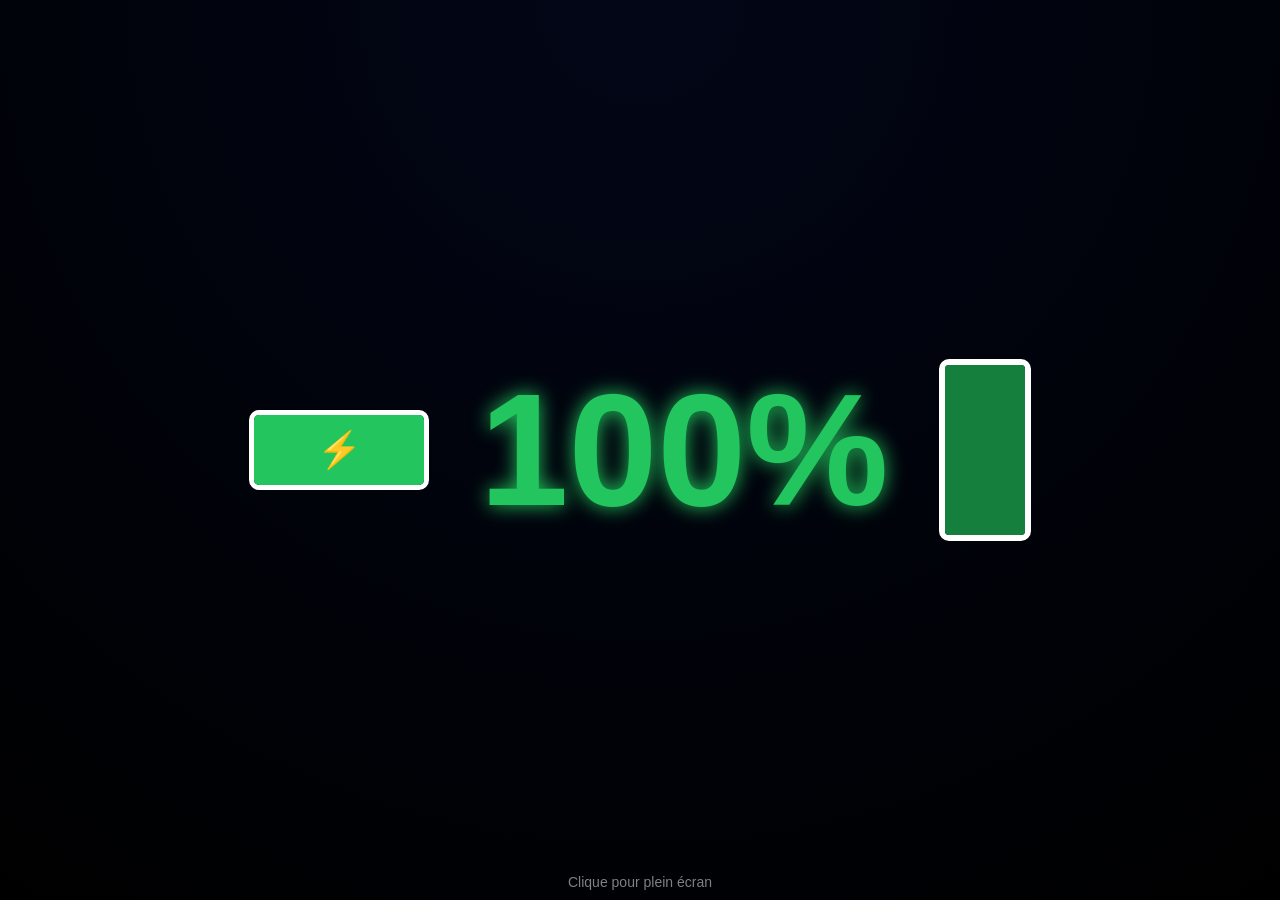
==== index.html @ 8849317c "Add files via upload" ====
<!DOCTYPE html>
<html lang="fr">
<head>
  <meta charset="UTF-8">
  <title>Batterie en Grand</title>
  <link rel="stylesheet" href="style.css">
</head>

<body onclick="toggleFullscreen()">

  <div class="container">

    <!-- Batterie gauche (charge) -->
    <div class="battery-left">
      <div id="leftFill" class="fill-left"></div>
      <div id="bolt" class="bolt">⚡</div>
    </div>

    <!-- Pourcentage -->
    <div id="percent" class="percent">--%</div>

    <!-- Batterie droite (niveau) -->
    <div class="battery-right">
      <div id="rightFill" class="fill-right"></div>
    </div>

  </div>

  <div class="hint">Clique pour plein écran</div>

  <script src="script.js"></script>
</body>
</html>
---- style.css ----
body {
  margin: 0;
  height: 100vh;
  background: radial-gradient(circle at top, #020617, #000);
  display: flex;
  justify-content: center;
  align-items: center;
  font-family: Arial, sans-serif;
  color: white;
  cursor: pointer;
}

.container {
  display: flex;
  align-items: center;
  gap: 50px;
  flex-wrap: wrap;
}

.percent {
  font-size: clamp(80px, 20vw, 160px);
  font-weight: bold;
  text-shadow: 0 0 20px currentColor;
  transition: color 0.4s ease;
}

/* ===== Batterie gauche (horizontale) ===== */
.battery-left {
  width: 170px;
  height: 70px;
  border: 5px solid white;
  border-radius: 10px;
  position: relative;
  overflow: hidden;
}

.battery-left::after {
  content: "";
  position: absolute;
  right: -16px;
  top: 20px;
  width: 12px;
  height: 30px;
  background: white;
  border-radius: 3px;
}

.fill-left {
  height: 100%;
  width: 100%;
  transition: background 0.4s ease;
}

.bolt {
  position: absolute;
  inset: 0;
  display: none;
  align-items: center;
  justify-content: center;
  font-size: 36px;
  animation: pulse 1s infinite;
}

@keyframes pulse {
  0% { transform: scale(1); opacity: 1; }
  50% { transform: scale(1.2); opacity: 0.6; }
  100% { transform: scale(1); opacity: 1; }
}

/* ===== Batterie droite (verticale) ===== */
.battery-right {
  width: 80px;
  height: 170px;
  border: 6px solid white;
  border-radius: 10px;
  position: relative;
  overflow: hidden;
}

.battery-right::after {
  content: "";
  position: absolute;
  top: -18px;
  left: 25%;
  width: 40%;
  height: 14px;
  background: white;
  border-radius: 4px;
}

.fill-right {
  position: absolute;
  bottom: 0;
  width: 100%;
  transition: height 0.6s ease, background 0.4s ease;
}

.hint {
  position: fixed;
  bottom: 10px;
  opacity: 0.5;
  font-size: 14px;
}
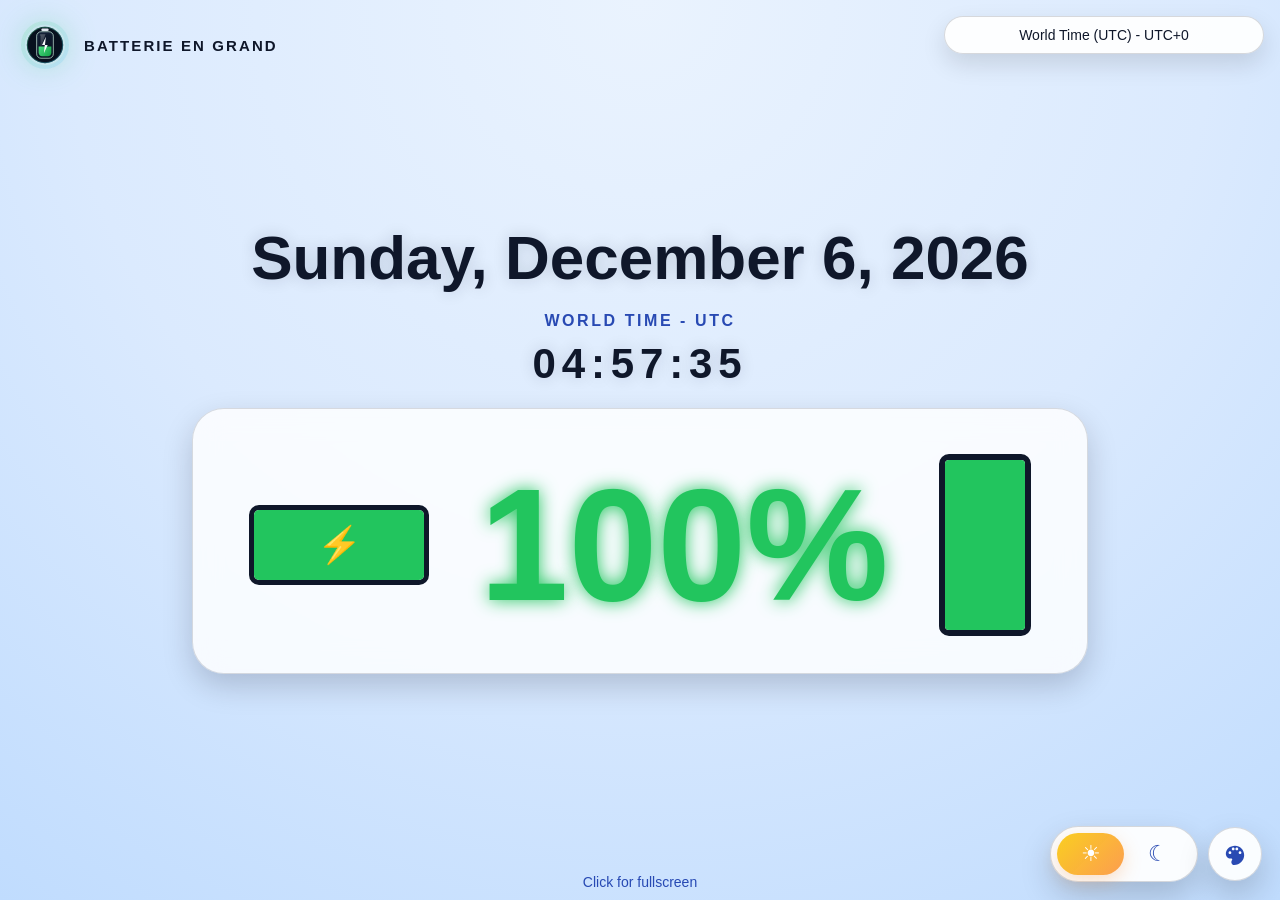
==== commit 13784079: "V7.14 : Dossier "Batterie en Grand" supprimé" ====
--- a/index.html
+++ b/index.html
@@ -1,33 +1,306 @@
-<!DOCTYPE html>
-<html lang="fr">
-<head>
-  <meta charset="UTF-8">
-  <title>Batterie en Grand</title>
-  <link rel="stylesheet" href="style.css">
-</head>
-
-<body onclick="toggleFullscreen()">
-
-  <div class="container">
-
-    <!-- Batterie gauche (charge) -->
-    <div class="battery-left">
-      <div id="leftFill" class="fill-left"></div>
-      <div id="bolt" class="bolt">⚡</div>
-    </div>
-
-    <!-- Pourcentage -->
-    <div id="percent" class="percent">--%</div>
-
-    <!-- Batterie droite (niveau) -->
-    <div class="battery-right">
-      <div id="rightFill" class="fill-right"></div>
-    </div>
-
-  </div>
-
-  <div class="hint">Clique pour plein écran</div>
-
-  <script src="script.js"></script>
-</body>
-</html>+<!DOCTYPE html>
+<html lang="fr">
+<head>
+  <meta charset="UTF-8">
+  <meta name="viewport" content="width=device-width, initial-scale=1.0, viewport-fit=cover">
+  <meta http-equiv="Content-Security-Policy" content="default-src 'self'; script-src 'self'; style-src 'self'; img-src 'self' data: https:; font-src 'self' data:; connect-src 'self' https://worldtimeapi.org; object-src 'none'; media-src 'none'; worker-src 'none'; child-src 'none'; frame-src 'none'; base-uri 'self'; form-action 'self'; upgrade-insecure-requests; block-all-mixed-content">
+  <meta name="referrer" content="no-referrer">
+  <meta name="description" content="Vous ne trouvez pas de site web qui peut afficher la date, l'heure, le pourcentage de batterie et entierement costumisable ? Alors cliquez sur ce lien !">
+  <meta property="og:type" content="website">
+  <meta property="og:site_name" content="Batterie en Grand">
+  <meta property="og:title" content="Batterie en Grand">
+  <meta property="og:description" content="Vous ne trouvez pas de site web qui peut afficher la date, l'heure, le pourcentage de batterie et entierement costumisable ? Alors cliquez sur ce lien !">
+  <meta property="og:url" content="https://batterie-en-grand.netlify.app/">
+  <meta property="og:image" content="https://batterie-en-grand.netlify.app/logo.svg">
+  <meta property="og:image:alt" content="Icone Batterie en Grand">
+  <meta name="twitter:card" content="summary">
+  <meta name="twitter:title" content="Batterie en Grand">
+  <meta name="twitter:description" content="Vous ne trouvez pas de site web qui peut afficher la date, l'heure, le pourcentage de batterie et entierement costumisable ? Alors cliquez sur ce lien !">
+  <meta name="twitter:image" content="https://batterie-en-grand.netlify.app/logo.svg">
+  <meta name="twitter:image:alt" content="Icone Batterie en Grand">
+  <title>Batterie en Grand</title>
+  <link rel="icon" type="image/svg+xml" href="favicon.svg">
+  <link rel="shortcut icon" href="favicon.svg">
+  <script src="theme-init.js"></script>
+  <link rel="stylesheet" href="style.css">
+</head>
+
+<body>
+  <div class="brand-mark" aria-label="Batterie en Grand">
+    <img id="brandLogoImage" src="logo.svg" alt="Logo Batterie en Grand">
+    <span id="brandLogoGlyph" class="brand-logo-glyph" aria-hidden="true"></span>
+    <span id="brandLogoText">Batterie en Grand</span>
+  </div>
+
+  <div class="display-stage">
+    <p id="clockDate" class="clock-date">--</p>
+    <section class="clock-panel">
+      <p id="clockLabel" class="clock-label">Heure actuelle</p>
+      <div id="clockTime" class="clock-time">--:--:--</div>
+    </section>
+
+    <div class="container">
+      <div class="battery-panel">
+        <!-- Batterie gauche (charge) -->
+        <div class="battery-left">
+          <div id="leftFill" class="fill-left"></div>
+          <div id="bolt" class="bolt">⚡</div>
+        </div>
+
+        <!-- Pourcentage -->
+        <div id="percent" class="percent">--%</div>
+
+        <!-- Batterie droite (niveau) -->
+        <div class="battery-right">
+          <div id="rightFill" class="fill-right"></div>
+          <div id="rightBubbles" class="battery-bubbles" aria-hidden="true"></div>
+        </div>
+      </div>
+    </div>
+  </div>
+
+  <div class="controls-panel">
+    <div class="timezone-combobox">
+      <button
+        id="timezoneToggle"
+        class="timezone-toggle"
+        type="button"
+        aria-expanded="false"
+        aria-controls="timezoneDropdown"
+      >
+        <span id="timezoneSelectedLabel">Heure mondiale (UTC) - UTC+0</span>
+      </button>
+
+      <div id="timezoneDropdown" class="timezone-dropdown" aria-hidden="true">
+        <label class="timezone-search-field">
+          <span class="sr-only">Rechercher un fuseau horaire</span>
+          <input
+            id="timezoneSearchInput"
+            class="timezone-search-input"
+            type="search"
+            placeholder="Rechercher un pays ou un UTC"
+            aria-label="Rechercher un fuseau horaire"
+            autocomplete="off"
+            spellcheck="false"
+          >
+        </label>
+        <div id="timezoneResults" class="timezone-results" role="listbox" aria-label="Fuseaux horaires"></div>
+      </div>
+    </div>
+  </div>
+
+  <div class="theme-controls">
+    <div id="themeSwitch" class="theme-switch" role="group" aria-label="Choix du theme">
+      <span class="theme-switch-thumb" aria-hidden="true"></span>
+      <button
+        id="themeLightButton"
+        class="theme-option theme-option-light"
+        type="button"
+        aria-pressed="false"
+        aria-label="Activer le mode clair"
+      >
+        <span class="theme-icon" aria-hidden="true">☀</span>
+      </button>
+      <button
+        id="themeDarkButton"
+        class="theme-option theme-option-dark"
+        type="button"
+        aria-pressed="false"
+        aria-label="Activer le mode sombre"
+      >
+        <span class="theme-icon" aria-hidden="true">☾</span>
+      </button>
+    </div>
+
+    <button
+      id="paletteButton"
+      class="palette-button"
+      type="button"
+      aria-expanded="false"
+      aria-controls="palettePanel"
+      aria-label="Ouvrir la palette de couleurs"
+    >
+      <span class="palette-icon" aria-hidden="true">
+        <svg viewBox="0 0 24 24" focusable="false" aria-hidden="true">
+          <path d="M12 3C6.48 3 2 6.92 2 11.75C2 14.61 4.24 17 7 17H8.09C8.59 17 9 17.41 9 17.91C9 18.13 8.93 18.35 8.8 18.53C8.28 19.23 8 20.03 8 20.88C8 22.6 9.4 24 11.12 24C17.13 24 22 19.13 22 13.12C22 7.53 17.52 3 12 3ZM6.5 12C5.67 12 5 11.33 5 10.5S5.67 9 6.5 9S8 9.67 8 10.5S7.33 12 6.5 12ZM10 8C9.17 8 8.5 7.33 8.5 6.5S9.17 5 10 5S11.5 5.67 11.5 6.5S10.83 8 10 8ZM14 8C13.17 8 12.5 7.33 12.5 6.5S13.17 5 14 5S15.5 5.67 15.5 6.5S14.83 8 14 8ZM17.5 12C16.67 12 16 11.33 16 10.5S16.67 9 17.5 9S19 9.67 19 10.5S18.33 12 17.5 12Z"/>
+        </svg>
+      </span>
+    </button>
+  </div>
+
+  <div id="palettePanel" class="palette-panel" aria-hidden="true">
+    <div class="palette-actions">
+      <button id="undoButton" class="palette-action-button" type="button" aria-label="Annuler une modification">←</button>
+      <button id="redoButton" class="palette-action-button" type="button" aria-label="Rétablir une modification">→</button>
+      <button id="resetPaletteButton" class="palette-action-button palette-reset-button" type="button">Réinitialiser</button>
+    </div>
+
+    <div class="palette-section">
+      <p class="palette-section-title">Langue</p>
+      <label class="palette-field">
+        <span>Langue du site</span>
+        <select id="languageSelect" class="palette-select" aria-label="Choisir la langue du site">
+          <option value="fr">Francais</option>
+          <option value="en">English</option>
+        </select>
+      </label>
+    </div>
+
+    <div class="palette-section">
+      <p class="palette-section-title">Fond</p>
+      <label class="palette-field">
+        <span>Page claire</span>
+        <input id="backgroundLightInput" type="color" value="#dbeafe" aria-label="Choisir la couleur du fond clair">
+      </label>
+      <label class="palette-field">
+        <span>Page sombre</span>
+        <input id="backgroundDarkInput" type="color" value="#020617" aria-label="Choisir la couleur du fond sombre">
+      </label>
+      <label class="palette-field">
+        <span>Panneau clair</span>
+        <input id="panelLightInput" type="color" value="#ffffff" aria-label="Choisir la couleur claire du panneau principal">
+      </label>
+      <label class="palette-field">
+        <span>Panneau sombre</span>
+        <input id="panelDarkInput" type="color" value="#0f172a" aria-label="Choisir la couleur sombre du panneau principal">
+      </label>
+    </div>
+
+    <div class="palette-section">
+      <p class="palette-section-title">Menu UTC</p>
+      <label class="palette-field">
+        <span>Fond</span>
+        <input id="timezoneMenuBackgroundInput" type="color" value="#ffffff" aria-label="Choisir la couleur de fond du menu UTC">
+      </label>
+      <label class="palette-field">
+        <span>Texte</span>
+        <input id="timezoneMenuTextInput" type="color" value="#0f172a" aria-label="Choisir la couleur du texte du menu UTC">
+      </label>
+      <label class="palette-field">
+        <span>Survol</span>
+        <input id="timezoneMenuHighlightInput" type="color" value="#dbeafe" aria-label="Choisir la couleur de survol du menu UTC">
+      </label>
+    </div>
+
+    <div class="palette-section">
+      <p class="palette-section-title">Heure</p>
+      <label class="palette-field">
+        <span>Couleur date</span>
+        <input id="dateColorInput" type="color" value="#2563eb" aria-label="Choisir la couleur de la date">
+      </label>
+      <label class="palette-field">
+        <span>Couleur libellé</span>
+        <input id="clockLabelColorInput" type="color" value="#1d4ed8" aria-label="Choisir la couleur du libellé de l'heure">
+      </label>
+      <label class="palette-field">
+        <span>Couleur heure</span>
+        <input id="clockTimeColorInput" type="color" value="#0f172a" aria-label="Choisir la couleur de l'heure">
+      </label>
+      <label class="palette-field palette-field-time">
+        <span>Date manuelle</span>
+        <input id="manualDateInput" type="date" value="" aria-label="Modifier la date affichee">
+      </label>
+      <label class="palette-field palette-field-time">
+        <span>Heure manuelle</span>
+        <input id="manualTimeInput" type="time" value="" step="1" aria-label="Modifier l'heure affichée">
+      </label>
+    </div>
+
+    <div class="palette-section">
+      <p class="palette-section-title">Textes affichage</p>
+      <label class="palette-field">
+        <span>Logo texte</span>
+        <input id="brandTextColorInput" type="color" value="#0f172a" aria-label="Choisir la couleur du texte du logo">
+      </label>
+      <label class="palette-field">
+        <span>Logo icône</span>
+        <input id="brandIconColorInput" type="color" value="#0f172a" aria-label="Choisir la couleur de l'icône du logo">
+      </label>
+      <label class="palette-field">
+        <span>Pourcentage repos</span>
+        <input id="percentColorInput" type="color" value="#0f172a" aria-label="Choisir la couleur du pourcentage au repos">
+      </label>
+      <label class="palette-field">
+        <span>Pourcentage charge</span>
+        <input id="percentChargingColorInput" type="color" value="#22c55e" aria-label="Choisir la couleur du pourcentage en charge">
+      </label>
+      <label class="palette-field palette-field-toggle">
+        <span>Lier au niveau</span>
+        <input id="percentLinkedToLevelInput" type="checkbox" aria-label="Lier la couleur du pourcentage au niveau de batterie">
+      </label>
+      <label class="palette-field palette-field-toggle">
+        <span>Lier en charge</span>
+        <input id="percentChargingLinkedToIndicatorInput" type="checkbox" aria-label="Lier la couleur du pourcentage en charge à l'indicateur de charge">
+      </label>
+    </div>
+
+    <div class="palette-section">
+      <p class="palette-section-title">Logo du haut</p>
+      <label class="palette-field palette-field-text">
+        <span>Texte</span>
+        <input id="brandTextInput" type="text" value="Batterie en Grand" maxlength="80" aria-label="Modifier le texte du logo en haut">
+      </label>
+      <label class="palette-field palette-field-text">
+        <span>Icône</span>
+        <input id="brandIconInput" type="text" value="" maxlength="512" placeholder="Emoji, texte ou lien d'image" aria-label="Modifier l'icône du logo en haut avec un emoji, du texte ou un lien d'image">
+      </label>
+    </div>
+
+    <div class="palette-section">
+      <p class="palette-section-title">Batterie</p>
+      <label class="palette-field">
+        <span>Indicateur en charge</span>
+        <input id="chargingActiveColorInput" type="color" value="#22c55e" aria-label="Choisir la couleur de l'indicateur quand la batterie charge">
+      </label>
+      <label class="palette-field">
+        <span>Indicateur au repos</span>
+        <input id="chargingIdleColorInput" type="color" value="#9ca3af" aria-label="Choisir la couleur de l'indicateur quand la batterie ne charge pas">
+      </label>
+      <label class="palette-field">
+        <span>Texte de charge</span>
+        <input id="chargingTextColorInput" type="color" value="#ffffff" aria-label="Choisir la couleur du texte de charge">
+      </label>
+      <label class="palette-field">
+        <span>Contour batterie droite</span>
+        <input id="batteryShellColorInput" type="color" value="#0f172a" aria-label="Choisir la couleur du contour de la batterie droite">
+      </label>
+      <label class="palette-field palette-field-text">
+        <span>Texte/emoji/icône de charge</span>
+        <input id="chargingIconInput" type="text" value="⚡" maxlength="80" aria-label="Modifier le texte, l'emoji ou l'icône de charge">
+      </label>
+      <label class="palette-field">
+        <span>80% et +</span>
+        <input id="levelHighColorInput" type="color" value="#22c55e" aria-label="Couleur pour 80 pourcent et plus">
+      </label>
+      <label class="palette-field">
+        <span>50% et +</span>
+        <input id="levelMediumColorInput" type="color" value="#facc15" aria-label="Couleur pour 50 pourcent et plus">
+      </label>
+      <label class="palette-field">
+        <span>35% et +</span>
+        <input id="levelWarningColorInput" type="color" value="#fb923c" aria-label="Couleur pour 35 pourcent et plus">
+      </label>
+      <label class="palette-field">
+        <span id="levelLowColorLabel">15% et +</span>
+        <input id="levelLowColorInput" type="color" value="#dc2626" aria-label="Couleur pour 15 pourcent et plus">
+      </label>
+      <label class="palette-field">
+        <span id="levelCriticalColorLabel">Moins de 15%</span>
+        <input id="levelCriticalColorInput" type="color" value="#7f1d1d" aria-label="Couleur critique de la batterie">
+      </label>
+      <label class="palette-field palette-field-number">
+        <span>Seuil critique</span>
+        <input id="criticalThresholdInput" type="number" value="15" min="1" max="99" placeholder="Vide pour desactiver" aria-label="Seuil critique en pourcentage, laisser vide pour desactiver">
+      </label>
+    </div>
+  </div>
+
+  <div id="warningOverlay" class="warning-overlay" aria-hidden="true"></div>
+
+  <div class="hint-group">
+    <button id="fullscreenHint" class="hint hint-button" type="button">Cliquer pour plein écran</button>
+  </div>
+
+  <script src="script.js"></script>
+</body>
+</html>
--- a/style.css
+++ b/style.css
@@ -1,103 +1,1152 @@
-body {
-  margin: 0;
-  height: 100vh;
-  background: radial-gradient(circle at top, #020617, #000);
-  display: flex;
-  justify-content: center;
-  align-items: center;
-  font-family: Arial, sans-serif;
-  color: white;
-  cursor: pointer;
-}
-
-.container {
-  display: flex;
-  align-items: center;
-  gap: 50px;
-  flex-wrap: wrap;
-}
-
-.percent {
-  font-size: clamp(80px, 20vw, 160px);
-  font-weight: bold;
-  text-shadow: 0 0 20px currentColor;
-  transition: color 0.4s ease;
-}
-
-/* ===== Batterie gauche (horizontale) ===== */
-.battery-left {
-  width: 170px;
-  height: 70px;
-  border: 5px solid white;
-  border-radius: 10px;
-  position: relative;
-  overflow: hidden;
-}
-
-.battery-left::after {
-  content: "";
-  position: absolute;
-  right: -16px;
-  top: 20px;
-  width: 12px;
-  height: 30px;
-  background: white;
-  border-radius: 3px;
-}
-
-.fill-left {
-  height: 100%;
-  width: 100%;
-  transition: background 0.4s ease;
-}
-
-.bolt {
-  position: absolute;
-  inset: 0;
-  display: none;
-  align-items: center;
-  justify-content: center;
-  font-size: 36px;
-  animation: pulse 1s infinite;
-}
-
-@keyframes pulse {
-  0% { transform: scale(1); opacity: 1; }
-  50% { transform: scale(1.2); opacity: 0.6; }
-  100% { transform: scale(1); opacity: 1; }
-}
-
-/* ===== Batterie droite (verticale) ===== */
-.battery-right {
-  width: 80px;
-  height: 170px;
-  border: 6px solid white;
-  border-radius: 10px;
-  position: relative;
-  overflow: hidden;
-}
-
-.battery-right::after {
-  content: "";
-  position: absolute;
-  top: -18px;
-  left: 25%;
-  width: 40%;
-  height: 14px;
-  background: white;
-  border-radius: 4px;
-}
-
-.fill-right {
-  position: absolute;
-  bottom: 0;
-  width: 100%;
-  transition: height 0.6s ease, background 0.4s ease;
-}
-
-.hint {
-  position: fixed;
-  bottom: 10px;
-  opacity: 0.5;
-  font-size: 14px;
-}+html {
+  background: #dbeafe;
+}
+
+html.theme-dark {
+  background: #020617;
+}
+
+:root {
+  color-scheme: light;
+  --bg-main: radial-gradient(circle at top, #eff6ff, #dbeafe 52%, #bfdbfe 100%);
+  --bg-solid: #dbeafe;
+  --bg-start: #eff6ff;
+  --bg-end: #bfdbfe;
+  --text-main: #0f172a;
+  --brand-icon: #0f172a;
+  --date-color: #0f172a;
+  --clock-label-color: #1d4ed8;
+  --clock-time-color: #0f172a;
+  --percent-color: #0f172a;
+  --percent-charging-color: #22c55e;
+  --charging-active: #22c55e;
+  --charging-idle: #9ca3af;
+  --charging-text-color: #ffffff;
+  --brand-text: #0f172a;
+  --text-muted: rgba(30, 64, 175, 0.95);
+  --panel-bg: rgba(255, 255, 255, 0.82);
+  --panel-border: rgba(15, 23, 42, 0.14);
+  --panel-shadow: 0 12px 30px rgba(59, 130, 246, 0.16);
+  --control-bg: rgba(255, 255, 255, 0.92);
+  --control-border: rgba(15, 23, 42, 0.16);
+  --control-text: #0f172a;
+  --timezone-menu-bg: rgba(255, 255, 255, 0.92);
+  --timezone-menu-text: #0f172a;
+  --timezone-menu-highlight: #dbeafe;
+  --battery-shell: #0f172a;
+  --battery-inner: #f8fafc;
+  --bubble-tint: rgba(15, 23, 42, 0.48);
+  --clock-glow: 0 0 16px rgba(29, 78, 216, 0.3);
+  --brand-shadow: drop-shadow(0 0 16px rgba(21, 128, 61, 0.34));
+  --percent-shadow: 0 0 18px currentColor;
+  --hint-color: rgba(30, 64, 175, 0.95);
+  --accent-main: #38bdf8;
+  --accent-soft: rgba(56, 189, 248, 0.24);
+  --battery-critical: #7f1d1d;
+  --battery-critical-glow: rgba(127, 29, 29, 0.9);
+}
+
+html.theme-dark {
+  color-scheme: dark;
+  --bg-main: radial-gradient(circle at top, #020617, #000000);
+  --bg-solid: #020617;
+  --bg-start: #020617;
+  --bg-end: #000000;
+  --text-main: #ffffff;
+  --date-color: #ffffff;
+  --brand-text: #ffffff;
+  --text-muted: rgba(255, 255, 255, 0.6);
+  --panel-bg: rgba(2, 6, 23, 0.28);
+  --panel-border: rgba(255, 255, 255, 0.08);
+  --panel-shadow: 0 12px 30px rgba(0, 0, 0, 0.25);
+  --control-bg: rgba(15, 23, 42, 0.88);
+  --control-border: rgba(255, 255, 255, 0.2);
+  --control-text: #ffffff;
+  --timezone-menu-bg: rgba(15, 23, 42, 0.88);
+  --timezone-menu-text: #ffffff;
+  --timezone-menu-highlight: rgba(59, 130, 246, 0.24);
+  --battery-shell: #ffffff;
+  --battery-inner: #020617;
+  --bubble-tint: rgba(255, 255, 255, 0.5);
+  --clock-glow: 0 0 16px rgba(96, 165, 250, 0.35);
+  --brand-shadow: drop-shadow(0 0 18px rgba(34, 197, 94, 0.2));
+  --percent-shadow: 0 0 20px currentColor;
+  --hint-color: rgba(255, 255, 255, 0.5);
+  --battery-critical: #7f1d1d;
+  --battery-critical-glow: rgba(127, 29, 29, 0.9);
+}
+
+body {
+  margin: 0;
+  height: 100vh;
+  background: var(--bg-main);
+  display: flex;
+  justify-content: center;
+  align-items: center;
+  font-family: "Segoe UI", Arial, sans-serif;
+  color: var(--text-main);
+  cursor: default;
+  overflow: hidden;
+  transition: background 0.35s ease, color 0.35s ease;
+}
+
+.sr-only {
+  position: absolute;
+  width: 1px;
+  height: 1px;
+  padding: 0;
+  margin: -1px;
+  overflow: hidden;
+  clip: rect(0, 0, 0, 0);
+  white-space: nowrap;
+  border: 0;
+}
+
+body.fullscreen-idle {
+  cursor: none;
+}
+
+.brand-mark {
+  position: fixed;
+  top: 18px;
+  left: 18px;
+  display: inline-flex;
+  align-items: center;
+  gap: 12px;
+  color: var(--brand-text);
+  text-decoration: none;
+  z-index: 20;
+}
+
+.brand-mark img {
+  width: 54px;
+  height: 54px;
+  display: block;
+  object-fit: contain;
+  filter: var(--brand-shadow);
+}
+
+.brand-logo-glyph {
+  display: none;
+  width: 54px;
+  height: 54px;
+  align-items: center;
+  justify-content: center;
+  font-size: 34px;
+  line-height: 1;
+  color: var(--brand-icon);
+  overflow: hidden;
+  text-align: center;
+  white-space: nowrap;
+}
+
+.brand-mark.has-custom-icon img {
+  display: none;
+}
+
+.brand-mark.has-custom-icon .brand-logo-glyph {
+  display: inline-flex;
+}
+
+.brand-mark.has-custom-image img {
+  display: block;
+}
+
+.brand-mark.has-custom-image .brand-logo-glyph {
+  display: none;
+}
+
+#brandLogoText {
+  font-size: 15px;
+  font-weight: 700;
+  letter-spacing: 0.14em;
+  text-transform: uppercase;
+}
+
+.container {
+  display: flex;
+  align-items: center;
+  justify-content: center;
+  gap: 24px;
+  flex-wrap: wrap;
+  width: min(1200px, calc(100vw - 48px));
+  margin: 0 auto;
+}
+
+.battery-panel {
+  display: flex;
+  align-items: center;
+  align-content: center;
+  justify-content: center;
+  gap: 50px;
+  flex-wrap: wrap;
+  width: fit-content;
+  max-width: min(100%, 980px);
+  padding: 44px 56px 36px;
+  border: 1px solid var(--panel-border);
+  border-radius: 32px;
+  background: var(--panel-bg);
+  box-shadow: var(--panel-shadow);
+  backdrop-filter: blur(14px);
+  margin: 0 auto;
+}
+
+body.no-battery .battery-panel {
+  min-height: 280px;
+  padding: 34px 54px;
+}
+
+body.no-battery .clock-panel {
+  position: static;
+  transform: none;
+  width: 100%;
+  gap: 12px;
+}
+
+body.no-battery .clock-time {
+  font-size: clamp(54px, 10vw, 110px);
+}
+
+body.no-battery .battery-left,
+body.no-battery .battery-right,
+body.no-battery .percent {
+  display: none;
+}
+
+.percent {
+  font-size: clamp(80px, 20vw, 160px);
+  font-weight: bold;
+  color: var(--percent-color);
+  text-shadow: var(--percent-shadow);
+  transition: color 0.4s ease;
+}
+
+.display-stage {
+  display: flex;
+  flex-direction: column;
+  align-items: center;
+  justify-content: center;
+  gap: 22px;
+  width: min(1200px, calc(100vw - 48px));
+}
+
+.percent.low-battery-alert {
+  animation: batteryBlink 1s ease-in-out infinite;
+}
+
+@keyframes batteryBlink {
+  0% {
+    color: var(--battery-critical);
+    text-shadow: 0 0 16px var(--battery-critical-glow);
+  }
+  50% {
+    color: var(--battery-critical);
+    text-shadow: 0 0 28px var(--battery-critical-glow);
+  }
+  100% {
+    color: var(--battery-critical);
+    text-shadow: 0 0 16px var(--battery-critical-glow);
+  }
+}
+
+/* ===== Batterie gauche (horizontale) ===== */
+.battery-left {
+  width: 170px;
+  height: 70px;
+  border: 5px solid var(--battery-shell);
+  border-radius: 10px;
+  position: relative;
+  overflow: hidden;
+}
+
+.battery-left::after {
+  content: "";
+  position: absolute;
+  right: -16px;
+  top: 20px;
+  width: 12px;
+  height: 30px;
+  background: var(--battery-shell);
+  border-radius: 3px;
+}
+
+.fill-left {
+  height: 100%;
+  width: 100%;
+  background: var(--charging-idle);
+  transition: background 0.4s ease;
+}
+
+.bolt {
+  position: absolute;
+  inset: 0;
+  display: none;
+  align-items: center;
+  justify-content: center;
+  font-size: 36px;
+  color: var(--charging-text-color);
+  overflow: hidden;
+  padding: 0 12px;
+  white-space: nowrap;
+  text-align: center;
+  animation: pulse 1s infinite;
+}
+
+@keyframes pulse {
+  0% { transform: scale(1); opacity: 1; }
+  50% { transform: scale(1.2); opacity: 0.6; }
+  100% { transform: scale(1); opacity: 1; }
+}
+
+/* ===== Batterie droite (verticale) ===== */
+.battery-right {
+  width: 80px;
+  height: 170px;
+  border: 6px solid var(--battery-shell);
+  border-radius: 10px;
+  position: relative;
+  overflow: hidden;
+  background: var(--battery-inner);
+  isolation: isolate;
+}
+
+.battery-right::after {
+  content: "";
+  position: absolute;
+  top: -18px;
+  left: 25%;
+  width: 40%;
+  height: 14px;
+  background: var(--battery-shell);
+  border-radius: 4px;
+}
+
+.fill-right {
+  position: absolute;
+  bottom: 0;
+  left: 0;
+  width: 100%;
+  transition: height 0.6s ease, background 0.4s ease;
+  z-index: 1;
+}
+
+.battery-bubbles {
+  position: absolute;
+  left: 0;
+  right: 0;
+  bottom: 0;
+  height: 100%;
+  overflow: hidden;
+  pointer-events: none;
+  z-index: 2;
+  mask-image: linear-gradient(180deg, transparent 0%, black 18%, black 100%);
+}
+
+.battery-bubble {
+  position: absolute;
+  bottom: -18px;
+  border-radius: 999px;
+  background: var(--bubble-color, var(--bubble-tint));
+  opacity: 0.88;
+  filter: blur(0.4px);
+  animation-name: bubbleRise;
+  animation-timing-function: ease-in-out;
+  animation-iteration-count: infinite;
+}
+
+.battery-bubble:nth-child(1) {
+  left: 14%;
+  width: 12px;
+  height: 12px;
+  animation-duration: 3.6s;
+  animation-delay: 0.1s;
+}
+
+.battery-bubble:nth-child(2) {
+  left: 34%;
+  width: 9px;
+  height: 9px;
+  animation-duration: 3s;
+  animation-delay: 1.2s;
+}
+
+.battery-bubble:nth-child(3) {
+  left: 54%;
+  width: 14px;
+  height: 14px;
+  animation-duration: 4.2s;
+  animation-delay: 0.7s;
+}
+
+.battery-bubble:nth-child(4) {
+  left: 72%;
+  width: 10px;
+  height: 10px;
+  animation-duration: 3.4s;
+  animation-delay: 1.7s;
+}
+
+.battery-bubble:nth-child(5) {
+  left: 24%;
+  width: 7px;
+  height: 7px;
+  animation-duration: 2.8s;
+  animation-delay: 2.1s;
+}
+
+.battery-bubble:nth-child(6) {
+  left: 62%;
+  width: 8px;
+  height: 8px;
+  animation-duration: 3.1s;
+  animation-delay: 2.5s;
+}
+
+@keyframes bubbleRise {
+  0% {
+    transform: translateY(0) scale(0.7);
+    opacity: 0;
+  }
+  20% {
+    opacity: 0.9;
+  }
+  100% {
+    transform: translateY(-182px) scale(1.2);
+    opacity: 0;
+  }
+}
+
+
+.clock-panel {
+  display: flex;
+  flex-direction: column;
+  align-items: center;
+  gap: 12px;
+  width: min(560px, calc(100vw - 40px));
+}
+
+.clock-date {
+  margin: 0;
+  font-size: clamp(42px, 5.4vw, 62px);
+  font-weight: 700;
+  color: var(--date-color);
+  text-align: center;
+  text-shadow: var(--clock-glow);
+  line-height: 1.04;
+}
+
+.clock-label {
+  margin: 0;
+  text-transform: uppercase;
+  letter-spacing: 0.16em;
+  font-size: clamp(13px, 1.3vw, 16px);
+  font-weight: 600;
+  color: var(--clock-label-color);
+  text-align: center;
+  order: 1;
+}
+
+.clock-time {
+  font-size: clamp(30px, 3.8vw, 42px);
+  font-weight: 700;
+  letter-spacing: 0.14em;
+  line-height: 1.05;
+  color: var(--clock-time-color);
+  text-shadow: var(--clock-glow);
+  order: 2;
+}
+
+.controls-panel {
+  position: fixed;
+  top: 16px;
+  right: 16px;
+  display: flex;
+  flex-direction: column;
+  align-items: flex-end;
+  gap: 10px;
+  width: min(320px, calc(100vw - 32px));
+  z-index: 20;
+  opacity: 1;
+  pointer-events: auto;
+  transition: opacity 0.2s ease;
+}
+
+:fullscreen .controls-panel {
+  top: 28px;
+  right: 28px;
+  opacity: 0;
+  pointer-events: none;
+}
+
+:-webkit-full-screen .controls-panel {
+  top: 28px;
+  right: 28px;
+  opacity: 0;
+  pointer-events: none;
+}
+
+:fullscreen .brand-mark,
+:-webkit-full-screen .brand-mark {
+  opacity: 0;
+  pointer-events: none;
+}
+
+.timezone-combobox,
+.timezone-picker {
+  width: 100%;
+}
+
+.timezone-search-field {
+  width: 100%;
+}
+
+.timezone-toggle,
+.timezone-search-input,
+.timezone-select {
+  width: 100%;
+  padding: 10px 14px;
+  border: 1px solid var(--control-border);
+  border-radius: 999px;
+  background: var(--timezone-menu-bg);
+  color: var(--timezone-menu-text);
+  font-size: 14px;
+  text-align: center;
+  outline: none;
+  box-shadow: 0 10px 24px rgba(0, 0, 0, 0.12);
+  box-sizing: border-box;
+}
+
+.timezone-toggle {
+  cursor: pointer;
+}
+
+.timezone-dropdown {
+  display: none;
+  margin-top: 8px;
+  padding: 10px;
+  border: 1px solid var(--control-border);
+  border-radius: 20px;
+  background: var(--timezone-menu-bg);
+  box-shadow: 0 18px 42px rgba(0, 0, 0, 0.22);
+}
+
+.timezone-dropdown.is-open {
+  display: grid;
+  gap: 8px;
+}
+
+.timezone-results {
+  display: grid;
+  gap: 6px;
+  max-height: 260px;
+  overflow: auto;
+}
+
+.timezone-result {
+  width: 100%;
+  padding: 10px 12px;
+  border: 1px solid var(--control-border);
+  border-radius: 14px;
+  background: transparent;
+  color: var(--timezone-menu-text);
+  text-align: left;
+  cursor: pointer;
+}
+
+.timezone-result:hover,
+.timezone-result.is-active {
+  background: var(--timezone-menu-highlight);
+}
+
+.timezone-empty {
+  padding: 10px 12px;
+  color: var(--timezone-menu-text);
+  opacity: 0.7;
+}
+
+.timezone-search-input:focus,
+.timezone-toggle:focus,
+.timezone-select:focus {
+  border-color: var(--accent-main);
+}
+
+.theme-controls {
+  position: fixed;
+  right: 18px;
+  bottom: 18px;
+  display: flex;
+  align-items: center;
+  gap: 10px;
+  z-index: 20;
+  transition: opacity 0.2s ease;
+}
+
+.palette-button,
+.theme-switch {
+  position: relative;
+  display: grid;
+  align-items: center;
+  padding: 6px;
+  border: 1px solid var(--control-border);
+  border-radius: 999px;
+  background: var(--control-bg);
+  box-shadow: 0 14px 32px rgba(0, 0, 0, 0.18);
+  box-sizing: border-box;
+  isolation: isolate;
+}
+
+.palette-button {
+  width: 54px;
+  height: 54px;
+  place-items: center;
+  color: var(--text-muted);
+  cursor: pointer;
+  transition: transform 0.22s ease, box-shadow 0.22s ease, border-color 0.22s ease;
+}
+
+.palette-button:hover {
+  transform: translateY(-1px);
+}
+
+.palette-button[aria-expanded="true"] {
+  color: var(--control-text);
+  border-color: var(--control-border);
+  box-shadow: 0 14px 32px rgba(0, 0, 0, 0.18);
+}
+
+.palette-icon {
+  width: 22px;
+  height: 22px;
+  display: inline-flex;
+  align-items: center;
+  justify-content: center;
+}
+
+.palette-icon svg {
+  width: 22px;
+  height: 22px;
+  display: block;
+  fill: currentColor;
+}
+
+.theme-switch {
+  grid-template-columns: 1fr 1fr;
+  width: 148px;
+}
+
+.theme-switch-thumb {
+  position: absolute;
+  top: 6px;
+  left: 6px;
+  width: calc(50% - 6px);
+  height: calc(100% - 12px);
+  border-radius: 999px;
+  background: linear-gradient(135deg, rgba(250, 204, 21, 0.95), rgba(251, 146, 60, 0.9));
+  box-shadow: 0 6px 18px rgba(251, 146, 60, 0.28);
+  transition: transform 0.28s ease, background 0.28s ease, box-shadow 0.28s ease;
+  z-index: -1;
+}
+
+html.theme-dark .theme-switch-thumb {
+  transform: translateX(100%);
+  background: linear-gradient(135deg, rgba(59, 130, 246, 0.9), rgba(15, 23, 42, 0.95));
+  box-shadow: 0 6px 18px rgba(59, 130, 246, 0.3);
+}
+
+.theme-option {
+  position: relative;
+  z-index: 1;
+  border: 0;
+  background: transparent;
+  color: var(--text-muted);
+  height: 42px;
+  border-radius: 999px;
+  cursor: pointer;
+  font-size: 22px;
+  display: inline-flex;
+  align-items: center;
+  justify-content: center;
+  transition: color 0.22s ease, transform 0.22s ease;
+}
+
+.theme-option:hover {
+  transform: translateY(-1px);
+}
+
+.theme-option[aria-pressed="true"] {
+  color: #ffffff;
+}
+
+.theme-option:focus-visible {
+  outline: 2px solid var(--accent-main);
+  outline-offset: 2px;
+}
+
+:fullscreen .theme-controls,
+:-webkit-full-screen .theme-controls {
+  opacity: 0;
+  pointer-events: none;
+}
+
+.palette-panel {
+  position: fixed;
+  right: 18px;
+  bottom: 84px;
+  display: grid;
+  gap: 10px;
+  min-width: 280px;
+  max-height: min(78vh, 720px);
+  overflow: auto;
+  padding: 14px;
+  border: 1px solid var(--control-border);
+  border-radius: 20px;
+  background: var(--control-bg);
+  box-shadow: 0 18px 42px rgba(0, 0, 0, 0.22);
+  backdrop-filter: blur(18px);
+  box-sizing: border-box;
+  z-index: 20;
+  opacity: 0;
+  pointer-events: none;
+  transform: translateY(10px) scale(0.98);
+  transition: opacity 0.2s ease, transform 0.2s ease;
+}
+
+.palette-panel.is-open {
+  opacity: 1;
+  pointer-events: auto;
+  transform: translateY(0) scale(1);
+}
+
+.palette-actions {
+  display: grid;
+  grid-template-columns: 44px 44px 1fr;
+  gap: 8px;
+}
+
+.palette-action-button {
+  min-height: 40px;
+  border: 1px solid var(--control-border);
+  border-radius: 999px;
+  background: var(--control-bg);
+  color: var(--control-text);
+  cursor: pointer;
+  font-size: 16px;
+  font-weight: 700;
+}
+
+.palette-action-button:disabled {
+  opacity: 0.45;
+  cursor: default;
+}
+
+.palette-reset-button {
+  padding: 0 14px;
+  font-size: 13px;
+}
+
+.palette-section {
+  display: grid;
+  gap: 10px;
+  padding-top: 8px;
+  border-top: 1px solid var(--panel-border);
+}
+
+.palette-section-title {
+  margin: 0;
+  font-size: 12px;
+  font-weight: 800;
+  letter-spacing: 0.12em;
+  text-transform: uppercase;
+  color: var(--control-text);
+  opacity: 0.74;
+}
+
+.palette-field {
+  display: flex;
+  align-items: center;
+  justify-content: space-between;
+  gap: 12px;
+  color: var(--control-text);
+  font-size: 14px;
+  font-weight: 600;
+}
+
+.palette-field.is-disabled {
+  opacity: 0.48;
+}
+
+.palette-field-text,
+.palette-field-number {
+  align-items: center;
+}
+
+.palette-field-toggle {
+  align-items: center;
+}
+
+.palette-field-toggle input[type="checkbox"] {
+  width: 22px;
+  height: 22px;
+  accent-color: var(--accent-main);
+}
+
+.palette-field input[type="color"] {
+  width: 42px;
+  height: 42px;
+  padding: 0;
+  border: 1px solid var(--control-border);
+  border-radius: 50%;
+  background: transparent;
+  cursor: pointer;
+  appearance: none;
+  -webkit-appearance: none;
+  overflow: hidden;
+}
+
+.palette-field input[type="color"]::-webkit-color-swatch-wrapper {
+  padding: 0;
+}
+
+.palette-field input[type="color"]::-webkit-color-swatch {
+  border: none;
+  border-radius: 50%;
+}
+
+.palette-field input[type="color"]::-moz-color-swatch {
+  border: none;
+  border-radius: 50%;
+}
+
+.palette-field input[type="text"],
+.palette-field input[type="number"],
+.palette-field input[type="time"],
+.palette-field input[type="date"],
+.palette-select {
+  width: 150px;
+  padding: 9px 12px;
+  border: 1px solid var(--control-border);
+  border-radius: 999px;
+  background: var(--control-bg);
+  color: var(--control-text);
+  font-size: 13px;
+  box-sizing: border-box;
+}
+
+.palette-select {
+  appearance: none;
+  -webkit-appearance: none;
+  cursor: pointer;
+  text-align: center;
+}
+
+.palette-field-reset {
+  width: 100%;
+  min-height: 34px;
+  margin-top: -4px;
+  border: 1px solid var(--control-border);
+  border-radius: 999px;
+  background: transparent;
+  color: var(--control-text);
+  cursor: pointer;
+  font-size: 12px;
+  font-weight: 700;
+}
+
+.palette-field-reset.is-hidden {
+  display: none;
+}
+
+.hint-button {
+  border: 0;
+  background: transparent;
+  cursor: pointer;
+  padding: 0;
+}
+
+.warning-overlay {
+  position: fixed;
+  inset: 0;
+  z-index: 50;
+  pointer-events: none;
+}
+
+.warning-chip {
+  position: absolute;
+  padding: 12px 18px;
+  border: 2px solid rgba(255, 255, 255, 0.5);
+  border-radius: 999px;
+  background: rgba(127, 29, 29, 0.86);
+  color: #ffffff;
+  font-size: clamp(16px, 2vw, 28px);
+  font-weight: 800;
+  letter-spacing: 0.14em;
+  text-transform: uppercase;
+  box-shadow: 0 0 24px rgba(127, 29, 29, 0.48);
+  animation: warningFloat 2.6s ease forwards;
+}
+
+@keyframes warningFloat {
+  0% {
+    opacity: 0;
+    transform: translateY(18px) scale(0.92);
+  }
+  15% {
+    opacity: 1;
+  }
+  100% {
+    opacity: 0;
+    transform: translateY(-22px) scale(1.04);
+  }
+}
+
+.hint-group {
+  position: fixed;
+  bottom: 10px;
+  left: 50%;
+  transform: translateX(-50%);
+  display: flex;
+  flex-direction: column;
+  align-items: center;
+  gap: 4px;
+  z-index: 40;
+}
+
+.hint {
+  color: var(--hint-color);
+  font-size: 14px;
+}
+
+body.device-tablet {
+  min-height: 100vh;
+  padding: 28px 0 120px;
+  overflow: auto;
+  align-items: flex-start;
+}
+
+body.device-tablet .container {
+  width: min(1000px, calc(100vw - 36px));
+}
+
+body.device-tablet .battery-panel {
+  gap: 34px;
+  padding: 44px 34px 30px;
+}
+
+body.device-tablet .clock-panel {
+  width: min(560px, calc(100vw - 56px));
+}
+
+body.device-tablet .controls-panel {
+  top: 18px;
+  right: 18px;
+  width: min(320px, calc(100vw - 36px));
+}
+
+body.device-tablet .theme-controls {
+  right: 18px;
+  bottom: 18px;
+}
+
+body.device-tablet .palette-panel {
+  right: 18px;
+}
+
+body.no-battery.device-tablet .battery-panel {
+  min-height: 300px;
+}
+
+body.device-mobile {
+  min-height: 100vh;
+  padding: 18px 0 132px;
+  overflow: auto;
+  align-items: flex-start;
+}
+
+body.device-mobile .brand-mark {
+  top: 12px;
+  left: 12px;
+  gap: 10px;
+}
+
+body.device-mobile .brand-mark img {
+  width: 42px;
+  height: 42px;
+}
+
+body.device-mobile .brand-logo-glyph {
+  width: 42px;
+  height: 42px;
+  font-size: 26px;
+}
+
+body.device-mobile #brandLogoText {
+  max-width: 180px;
+  font-size: 11px;
+  letter-spacing: 0.09em;
+}
+
+body.device-mobile .container {
+  width: calc(100vw - 20px);
+}
+
+body.device-mobile .battery-panel {
+  width: 100%;
+  gap: 22px;
+  padding: 34px 18px 22px;
+  border-radius: 26px;
+}
+
+body.device-mobile .clock-panel {
+  width: 100%;
+}
+
+body.device-mobile .clock-label {
+  font-size: 11px;
+  letter-spacing: 0.13em;
+}
+
+body.device-mobile .clock-time {
+  font-size: clamp(26px, 8vw, 36px);
+}
+
+body.device-mobile .clock-date {
+  font-size: clamp(34px, 10vw, 46px);
+}
+
+body.device-mobile .battery-left {
+  width: min(190px, 56vw);
+  height: 66px;
+}
+
+body.device-mobile .battery-right {
+  width: 72px;
+  height: 152px;
+}
+
+body.device-mobile .percent {
+  font-size: clamp(72px, 24vw, 112px);
+}
+
+body.device-mobile .controls-panel {
+  top: 12px;
+  right: 12px;
+  width: min(220px, calc(100vw - 24px));
+}
+
+body.device-mobile .timezone-select {
+  padding: 10px 12px;
+  font-size: 13px;
+}
+
+body.device-mobile .timezone-toggle,
+body.device-mobile .timezone-search-input {
+  padding: 10px 12px;
+  font-size: 13px;
+}
+
+body.device-mobile .theme-controls {
+  right: 12px;
+  bottom: 14px;
+}
+
+body.device-mobile .theme-switch {
+  width: 132px;
+}
+
+body.device-mobile .palette-button {
+  width: 50px;
+  height: 50px;
+}
+
+body.device-mobile .palette-panel {
+  right: 12px;
+  bottom: 74px;
+  min-width: 250px;
+}
+
+body.device-mobile .hint-group {
+  bottom: 86px;
+  width: calc(100vw - 24px);
+}
+
+body.device-mobile .hint {
+  text-align: center;
+  font-size: 13px;
+}
+
+body.no-battery.device-mobile .battery-panel {
+  min-height: 220px;
+  padding: 28px 18px;
+}
+
+body.no-battery.device-mobile .clock-time {
+  font-size: clamp(34px, 12vw, 54px);
+}
+
+@media (max-width: 900px) {
+  body {
+    height: auto;
+    min-height: 100vh;
+    padding: 24px 0 90px;
+    overflow: auto;
+  }
+
+  .brand-mark {
+    top: 12px;
+    left: 12px;
+    gap: 10px;
+  }
+
+  .brand-mark img {
+    width: 46px;
+    height: 46px;
+  }
+
+  #brandLogoText {
+    font-size: 12px;
+    letter-spacing: 0.1em;
+  }
+
+  .container,
+  .battery-panel {
+    gap: 28px;
+  }
+
+  .battery-panel {
+    margin-top: 24px;
+    padding: 36px 28px 20px;
+  }
+
+  .timezone-select {
+    width: 100%;
+  }
+
+  .controls-panel {
+    top: 12px;
+    right: 12px;
+    width: min(280px, calc(100vw - 24px));
+  }
+
+  :fullscreen .controls-panel {
+    top: 20px;
+    right: 12px;
+  }
+
+  :-webkit-full-screen .controls-panel {
+    top: 20px;
+    right: 12px;
+  }
+
+  .theme-controls {
+    right: 12px;
+    bottom: 12px;
+  }
+
+  .theme-switch {
+    width: 136px;
+  }
+
+  .palette-panel {
+    right: 12px;
+  }
+}
